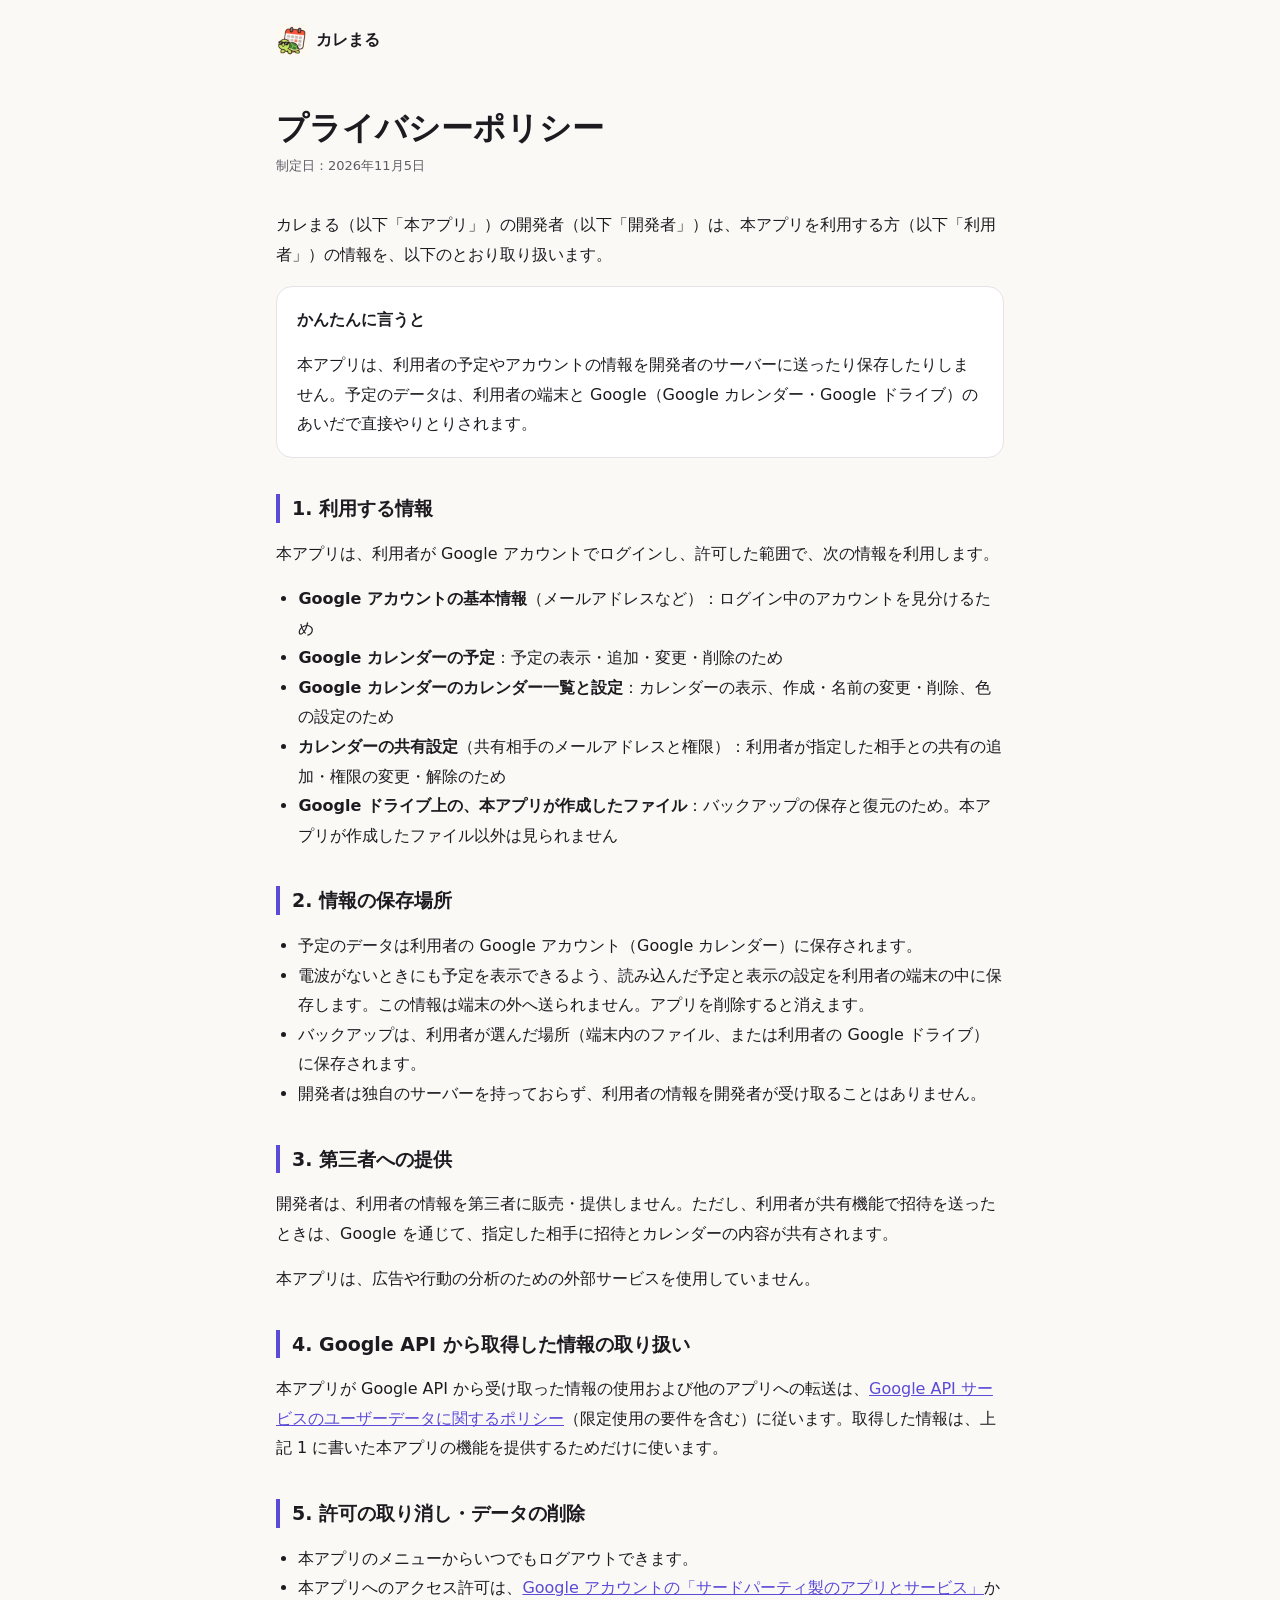
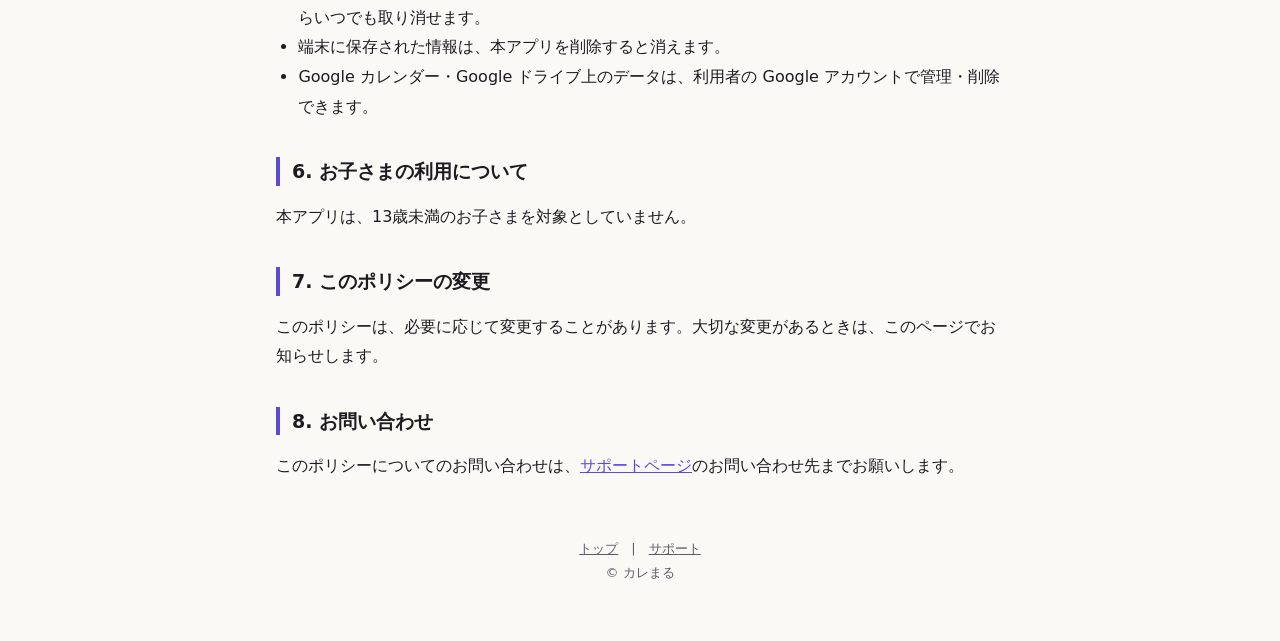
==== privacy.html @ ba6dcf96 "カレまるの紹介サイト（紹介・プライバシーポリシー・サポート）を追加 Co-Authored-By: Claude Opus 5.5 <noreply@anthropic.com> Claude-Ses" ====
<!doctype html>
<html lang="ja">
<head>
<meta charset="utf-8">
<meta name="viewport" content="width=device-width, initial-scale=1">
<title>プライバシーポリシー</title>
<meta name="description" content="カレまるのプライバシーポリシー">
<link rel="icon" href="favicon.png">
<link rel="stylesheet" href="page.css">
</head>
<body>
<div class="wrap">
  <div class="top"><a href="./"><img src="icon.png" alt="">カレまる</a></div>
  <h1>プライバシーポリシー</h1>
  <p class="date">制定日：2026年11月5日</p>

  <p>カレまる（以下「本アプリ」）の開発者（以下「開発者」）は、本アプリを利用する方（以下「利用者」）の情報を、以下のとおり取り扱います。</p>

  <div class="box">
    <p><b>かんたんに言うと</b></p>
    <p>本アプリは、利用者の予定やアカウントの情報を開発者のサーバーに送ったり保存したりしません。予定のデータは、利用者の端末と Google（Google カレンダー・Google ドライブ）のあいだで直接やりとりされます。</p>
  </div>

  <h2>1. 利用する情報</h2>
  <p>本アプリは、利用者が Google アカウントでログインし、許可した範囲で、次の情報を利用します。</p>
  <ul>
    <li><b>Google アカウントの基本情報</b>（メールアドレスなど）：ログイン中のアカウントを見分けるため</li>
    <li><b>Google カレンダーの予定</b>：予定の表示・追加・変更・削除のため</li>
    <li><b>Google カレンダーのカレンダー一覧と設定</b>：カレンダーの表示、作成・名前の変更・削除、色の設定のため</li>
    <li><b>カレンダーの共有設定</b>（共有相手のメールアドレスと権限）：利用者が指定した相手との共有の追加・権限の変更・解除のため</li>
    <li><b>Google ドライブ上の、本アプリが作成したファイル</b>：バックアップの保存と復元のため。本アプリが作成したファイル以外は見られません</li>
  </ul>

  <h2>2. 情報の保存場所</h2>
  <ul>
    <li>予定のデータは利用者の Google アカウント（Google カレンダー）に保存されます。</li>
    <li>電波がないときにも予定を表示できるよう、読み込んだ予定と表示の設定を利用者の端末の中に保存します。この情報は端末の外へ送られません。アプリを削除すると消えます。</li>
    <li>バックアップは、利用者が選んだ場所（端末内のファイル、または利用者の Google ドライブ）に保存されます。</li>
    <li>開発者は独自のサーバーを持っておらず、利用者の情報を開発者が受け取ることはありません。</li>
  </ul>

  <h2>3. 第三者への提供</h2>
  <p>開発者は、利用者の情報を第三者に販売・提供しません。ただし、利用者が共有機能で招待を送ったときは、Google を通じて、指定した相手に招待とカレンダーの内容が共有されます。</p>
  <p>本アプリは、広告や行動の分析のための外部サービスを使用していません。</p>

  <h2>4. Google API から取得した情報の取り扱い</h2>
  <p>本アプリが Google API から受け取った情報の使用および他のアプリへの転送は、<a href="https://developers.google.com/terms/api-services-user-data-policy">Google API サービスのユーザーデータに関するポリシー</a>（限定使用の要件を含む）に従います。取得した情報は、上記 1 に書いた本アプリの機能を提供するためだけに使います。</p>

  <h2>5. 許可の取り消し・データの削除</h2>
  <ul>
    <li>本アプリのメニューからいつでもログアウトできます。</li>
    <li>本アプリへのアクセス許可は、<a href="https://myaccount.google.com/permissions">Google アカウントの「サードパーティ製のアプリとサービス」</a>からいつでも取り消せます。</li>
    <li>端末に保存された情報は、本アプリを削除すると消えます。</li>
    <li>Google カレンダー・Google ドライブ上のデータは、利用者の Google アカウントで管理・削除できます。</li>
  </ul>

  <h2>6. お子さまの利用について</h2>
  <p>本アプリは、13歳未満のお子さまを対象としていません。</p>

  <h2>7. このポリシーの変更</h2>
  <p>このポリシーは、必要に応じて変更することがあります。大切な変更があるときは、このページでお知らせします。</p>

  <h2>8. お問い合わせ</h2>
  <p>このポリシーについてのお問い合わせは、<a href="support.html">サポートページ</a>のお問い合わせ先までお願いします。</p>

  <footer><a href="./">トップ</a>　|　<a href="support.html">サポート</a><br>© カレまる</footer>
</div>
</body>
</html>
---- page.css ----
:root {
  --bg: #fbf9f6; --surface: #ffffff; --ink: #1d1b20; --muted: #5f5b66; --line: #e7e2ea;
  --primary: #5b4bd6; --primary-soft: #ece9ff;
}
@media (prefers-color-scheme: dark) {
  :root:not([data-theme="light"]) {
    --bg: #141218; --surface: #1d1b22; --ink: #ece8f2; --muted: #b0aabb; --line: #34303c;
    --primary: #a99dff; --primary-soft: #2c2650;
  }
}
:root[data-theme="dark"] {
  --bg: #141218; --surface: #1d1b22; --ink: #ece8f2; --muted: #b0aabb; --line: #34303c;
  --primary: #a99dff; --primary-soft: #2c2650;
}
* { box-sizing: border-box; }
body {
  margin: 0; background: var(--bg); color: var(--ink); line-height: 1.85;
  font-family: "Hiragino Sans", "Hiragino Kaku Gothic ProN", "Noto Sans JP", "Yu Gothic", system-ui, sans-serif;
  -webkit-font-smoothing: antialiased;
}
.wrap { max-width: 760px; margin: 0 auto; padding: 0 16px 56px; }
.top { padding: 24px 0; }
.top a { display: inline-flex; align-items: center; gap: 8px; color: var(--ink); text-decoration: none; font-weight: 800; }
.top img { width: 32px; height: 32px; border-radius: 8px; }
h1 { font-size: clamp(24px, 5vw, 32px); line-height: 1.4; margin: 16px 0 4px; }
.date { color: var(--muted); font-size: 13px; margin: 0 0 32px; }
h2 { font-size: 19px; margin: 36px 0 8px; padding-left: 12px; border-left: 4px solid var(--primary); line-height: 1.5; }
h3 { font-size: 16px; margin: 20px 0 4px; }
p, li { color: var(--ink); }
ul { padding-left: 1.4em; }
a { color: var(--primary); overflow-wrap: anywhere; }
.box { background: var(--surface); border: 1px solid var(--line); border-radius: 16px; padding: 18px 20px; margin: 16px 0; }
.box p:first-child { margin-top: 0; } .box p:last-child { margin-bottom: 0; }
details { background: var(--surface); border: 1px solid var(--line); border-radius: 14px; padding: 14px 18px; margin: 10px 0; }
summary { font-weight: 700; cursor: pointer; }
details p { margin: 10px 0 0; color: var(--muted); }
footer { text-align: center; color: var(--muted); font-size: 13px; margin-top: 56px; }
footer a { color: var(--muted); }
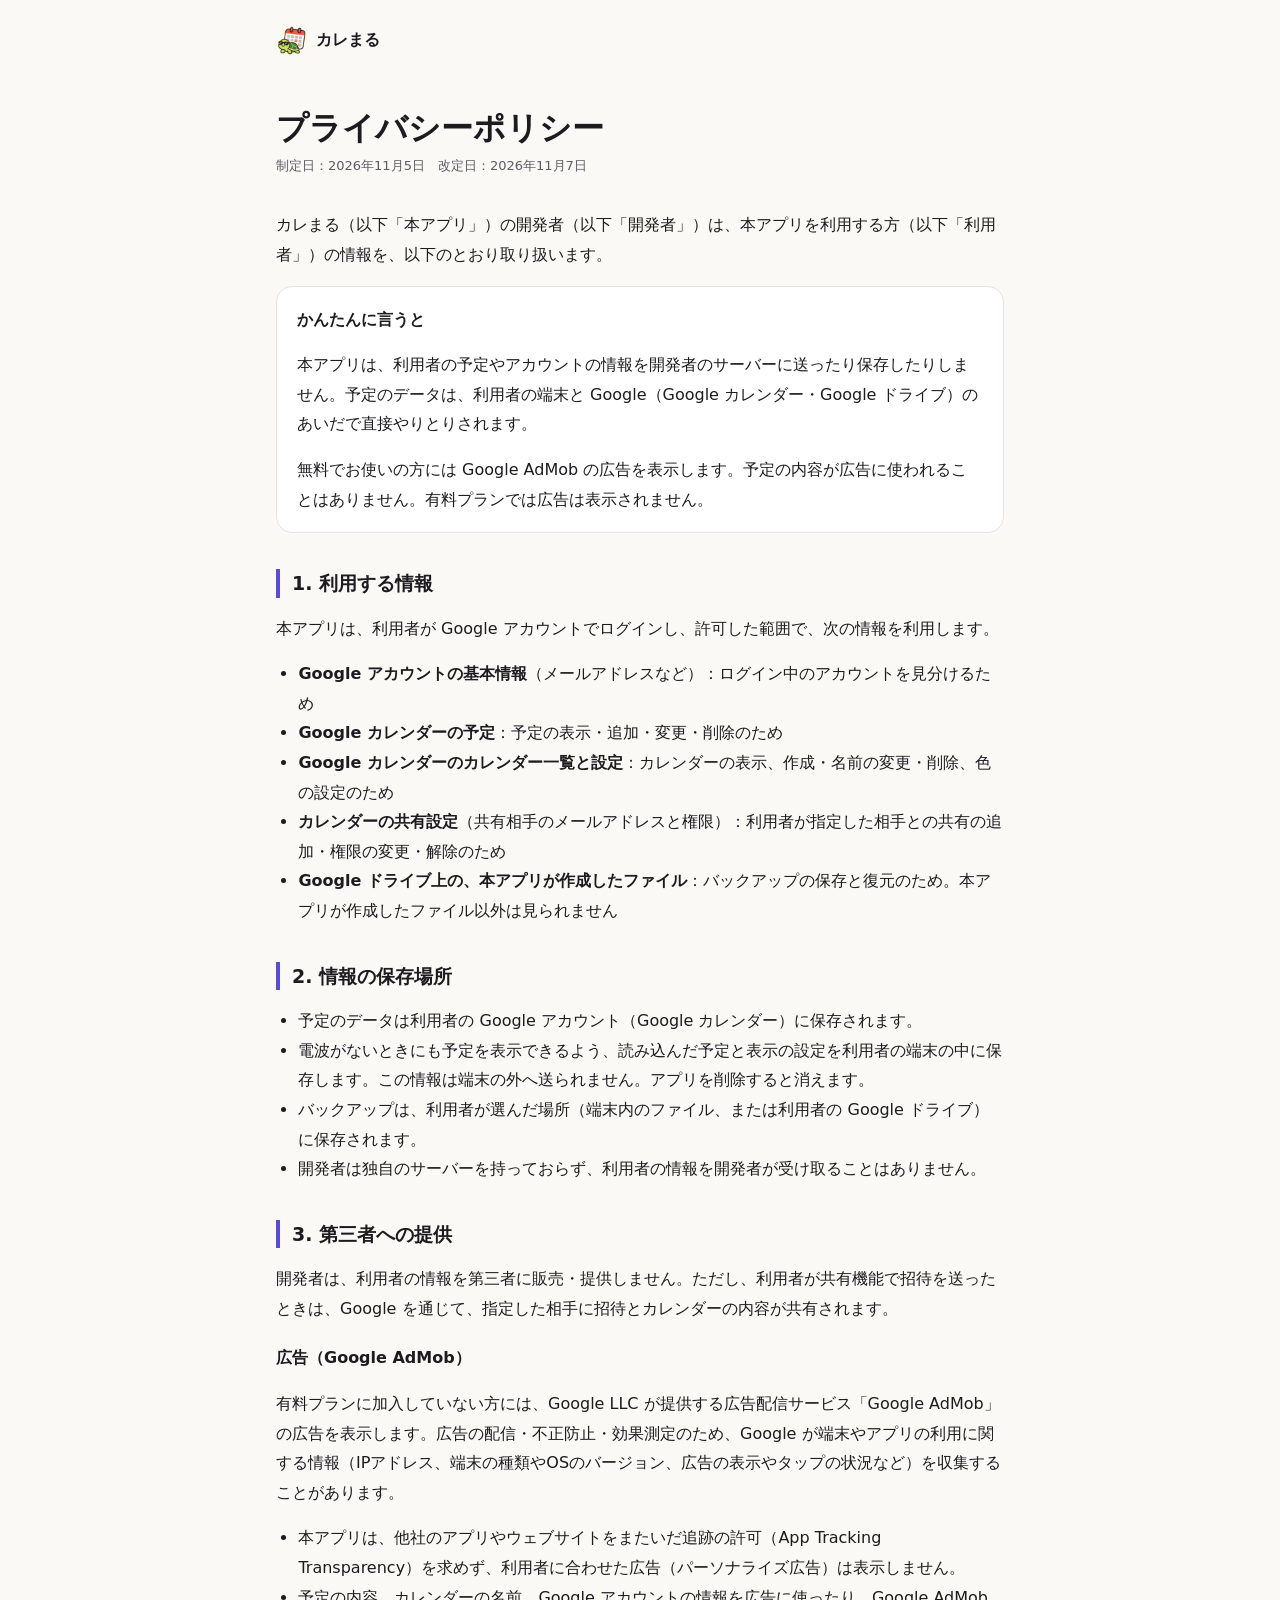
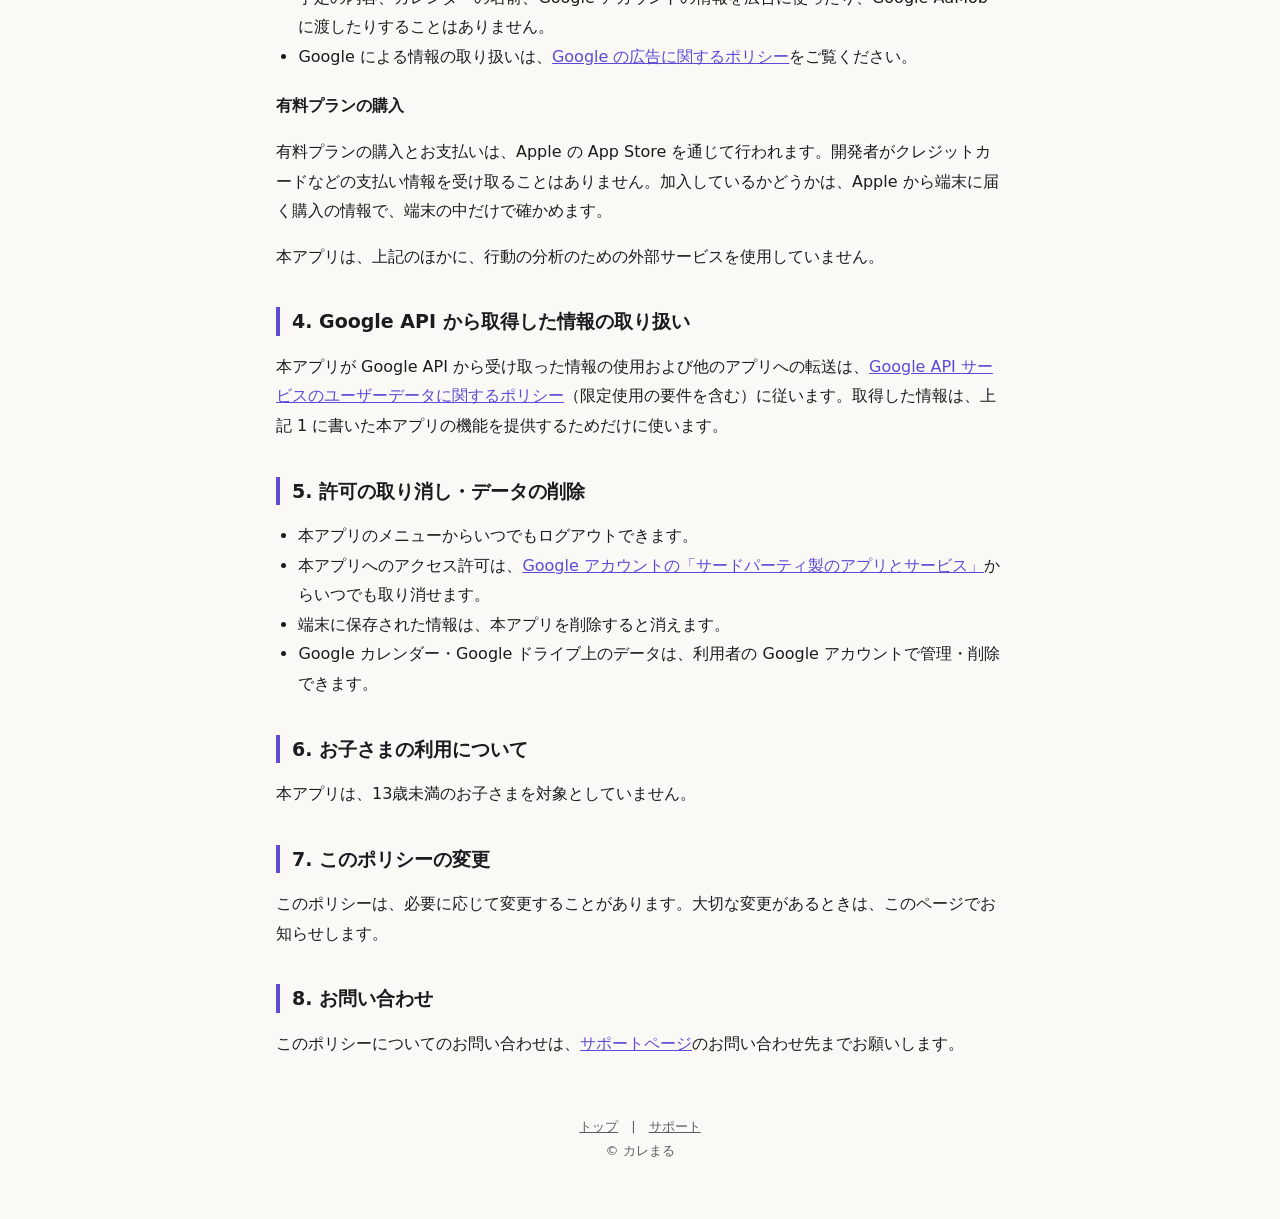
==== commit c3b357be: "プライバシーポリシー：広告（Google AdMob）と有料プランの購入について書き足す Co-Authored-By: Claude Opus 5.5 <noreply@anthropic.com>" ====
--- a/privacy.html
+++ b/privacy.html
@@ -12,13 +12,14 @@
 <div class="wrap">
   <div class="top"><a href="./"><img src="icon.png" alt="">カレまる</a></div>
   <h1>プライバシーポリシー</h1>
-  <p class="date">制定日：2026年11月5日</p>
+  <p class="date">制定日：2026年11月5日　改定日：2026年11月7日</p>
 
   <p>カレまる（以下「本アプリ」）の開発者（以下「開発者」）は、本アプリを利用する方（以下「利用者」）の情報を、以下のとおり取り扱います。</p>
 
   <div class="box">
     <p><b>かんたんに言うと</b></p>
     <p>本アプリは、利用者の予定やアカウントの情報を開発者のサーバーに送ったり保存したりしません。予定のデータは、利用者の端末と Google（Google カレンダー・Google ドライブ）のあいだで直接やりとりされます。</p>
+    <p>無料でお使いの方には Google AdMob の広告を表示します。予定の内容が広告に使われることはありません。有料プランでは広告は表示されません。</p>
   </div>
 
   <h2>1. 利用する情報</h2>
@@ -41,7 +42,16 @@
 
   <h2>3. 第三者への提供</h2>
   <p>開発者は、利用者の情報を第三者に販売・提供しません。ただし、利用者が共有機能で招待を送ったときは、Google を通じて、指定した相手に招待とカレンダーの内容が共有されます。</p>
-  <p>本アプリは、広告や行動の分析のための外部サービスを使用していません。</p>
+  <h3>広告（Google AdMob）</h3>
+  <p>有料プランに加入していない方には、Google LLC が提供する広告配信サービス「Google AdMob」の広告を表示します。広告の配信・不正防止・効果測定のため、Google が端末やアプリの利用に関する情報（IPアドレス、端末の種類やOSのバージョン、広告の表示やタップの状況など）を収集することがあります。</p>
+  <ul>
+    <li>本アプリは、他社のアプリやウェブサイトをまたいだ追跡の許可（App Tracking Transparency）を求めず、利用者に合わせた広告（パーソナライズ広告）は表示しません。</li>
+    <li>予定の内容、カレンダーの名前、Google アカウントの情報を広告に使ったり、Google AdMob に渡したりすることはありません。</li>
+    <li>Google による情報の取り扱いは、<a href="https://policies.google.com/technologies/ads?hl=ja">Google の広告に関するポリシー</a>をご覧ください。</li>
+  </ul>
+  <h3>有料プランの購入</h3>
+  <p>有料プランの購入とお支払いは、Apple の App Store を通じて行われます。開発者がクレジットカードなどの支払い情報を受け取ることはありません。加入しているかどうかは、Apple から端末に届く購入の情報で、端末の中だけで確かめます。</p>
+  <p>本アプリは、上記のほかに、行動の分析のための外部サービスを使用していません。</p>
 
   <h2>4. Google API から取得した情報の取り扱い</h2>
   <p>本アプリが Google API から受け取った情報の使用および他のアプリへの転送は、<a href="https://developers.google.com/terms/api-services-user-data-policy">Google API サービスのユーザーデータに関するポリシー</a>（限定使用の要件を含む）に従います。取得した情報は、上記 1 に書いた本アプリの機能を提供するためだけに使います。</p>
